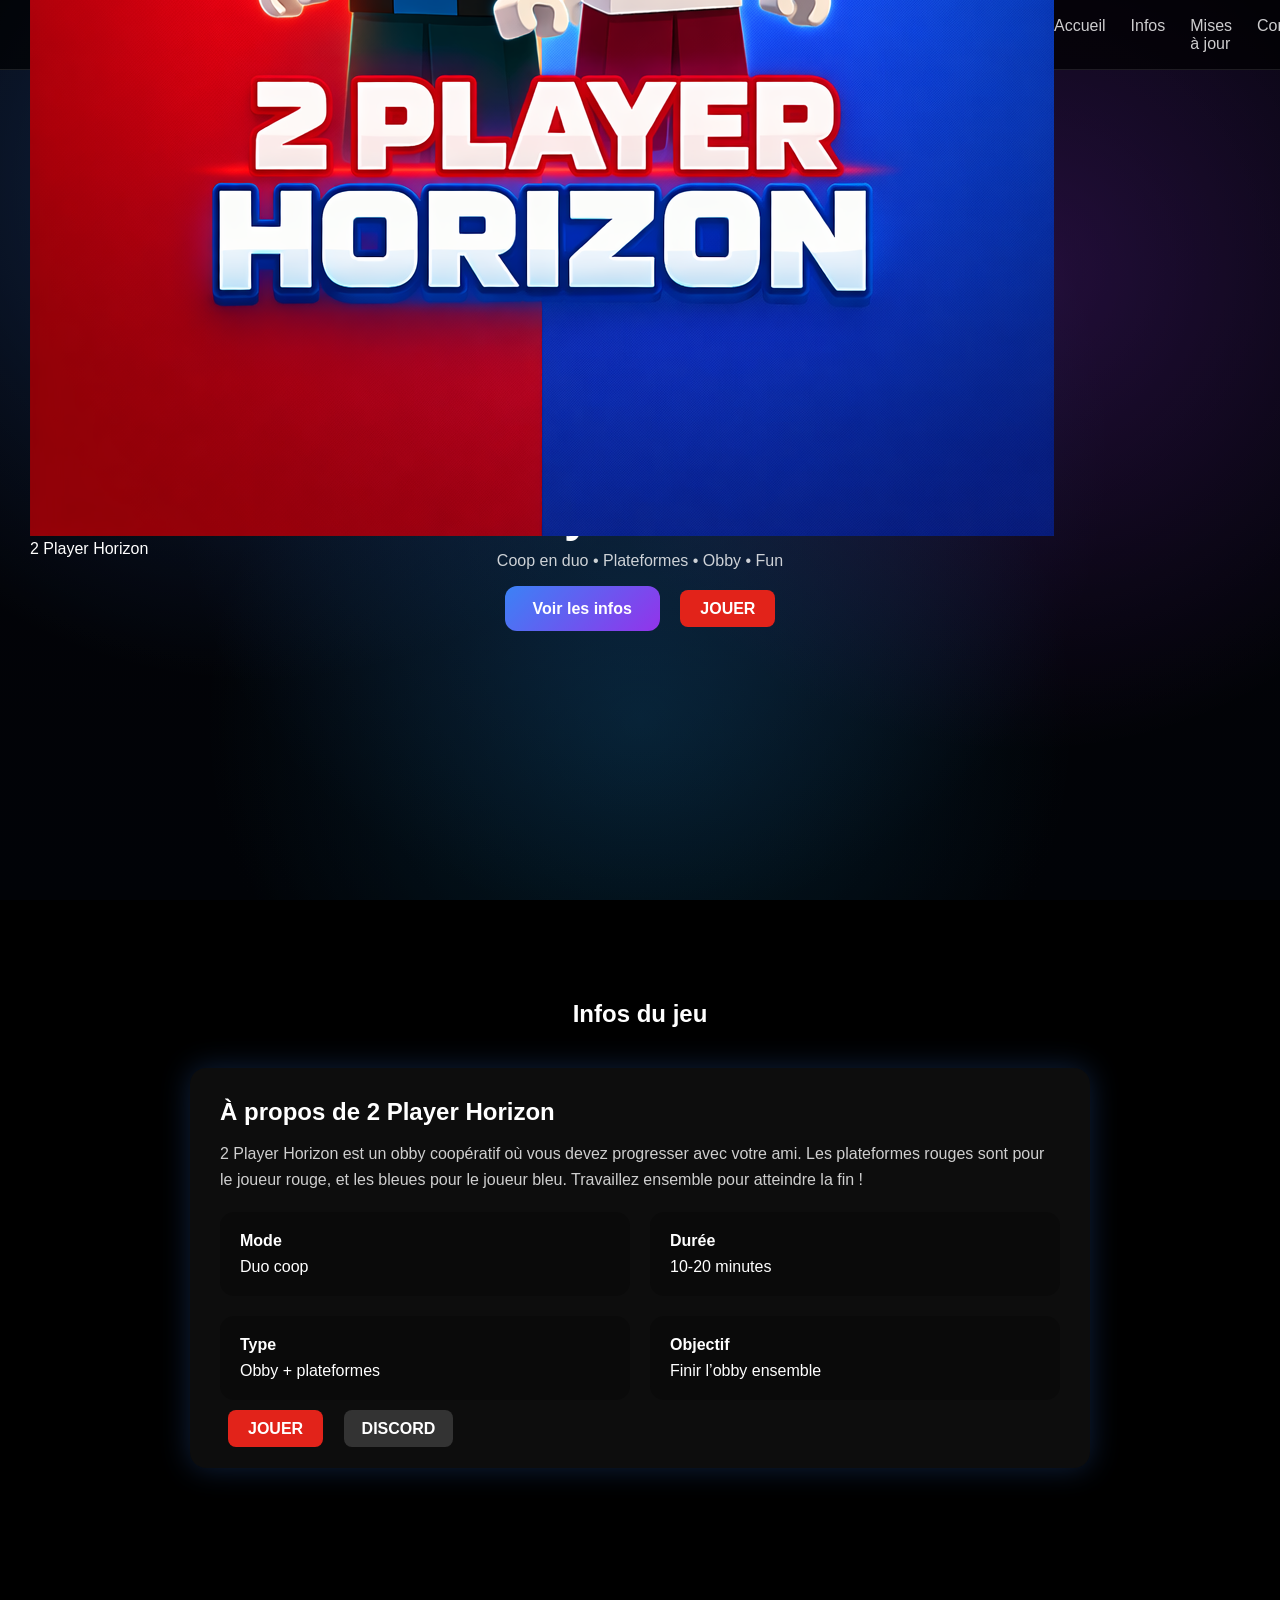
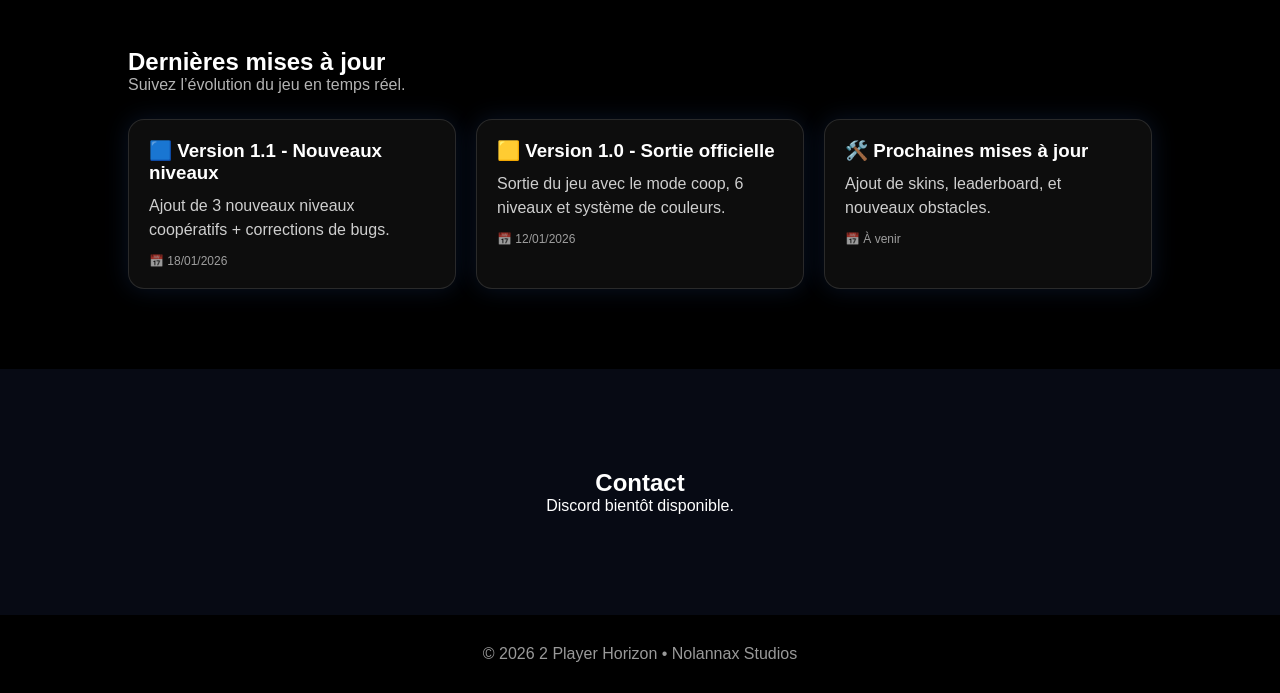
==== 2player-horizon.html @ ff34b0ac "Update 2player-horizon.html" ====
<!DOCTYPE html>
<html lang="fr">
<head>
<meta charset="UTF-8">
<meta name="viewport" content="width=device-width, initial-scale=1.0">
<title>2 Player Horizon</title>

<style>
  *{margin:0;padding:0;box-sizing:border-box;}
  body{background:#000; color:white; font-family:Arial, sans-serif;}

  .navbar{
    position:fixed; top:0; left:0; right:0;
    height:70px;
    background:rgba(0,0,0,0.7);
    display:flex; align-items:center; justify-content:space-between;
    padding:0 30px;
    z-index:1000;
    border-bottom:1px solid rgba(255,255,255,0.1);
  }
  .nav-links{list-style:none; display:flex; gap:25px;}
  .nav-links a{color:white; text-decoration:none; opacity:0.8;}
  .nav-links a:hover{opacity:1;}

  .hero{
    position:relative;
    height:100vh;
    display:flex;
    justify-content:center;
    align-items:center;
    text-align:center;
    overflow:hidden;
  }

  /* ======= LE FOND ======= */
  .hero-bg{
    position:absolute;
    inset:0;
    background:
      radial-gradient(circle at 20% 20%, rgba(59,130,246,0.4), transparent 40%),
      radial-gradient(circle at 80% 30%, rgba(147,51,234,0.35), transparent 40%),
      radial-gradient(circle at 50% 80%, rgba(14,165,233,0.25), transparent 45%),
      linear-gradient(180deg, #05070f, #02040a);
    z-index:1;
  }

  .hero-glow{
    position:absolute;
    inset:0;
    background: radial-gradient(circle, rgba(59,130,246,0.25), transparent 60%);
    z-index:2;
  }

  .hero-overlay{
    position:absolute;
    inset:0;
    background: rgba(0,0,0,0.35);
    z-index:3;
  }

  .hero-content{
    position:relative;
    z-index:4;
    width: 100%;
    padding: 0 20px;
  }

  .hero-logo{width:180px; margin-bottom:20px;}
  .hero h1{font-size:48px; margin-bottom:10px;}
  .subtitle{opacity:0.8; margin-bottom:30px;}

  .btn{
    padding:14px 28px;
    border-radius:12px;
    text-decoration:none;
    font-weight:bold;
    background:linear-gradient(135deg, #3b82f6, #9333ea);
    color:white;
    margin: 0 8px;
    transition: transform .2s, filter .2s;
  }
  .btn:hover{transform: translateY(-3px); filter: brightness(1.1);}

  .content{
    padding:100px 10%;
    text-align:center;
  }
  .content.dark{background:#070a14;}

  .info-box{
    margin-top: 40px;
    background: rgba(255,255,255,0.05);
    border-radius: 16px;
    padding: 30px;
    box-shadow: 0 0 30px rgba(59,130,246,0.25);
    text-align:left;
    max-width: 900px;
    margin-left:auto;
    margin-right:auto;
  }

  .info-box h2{
    margin-bottom: 15px;
  }

  .info-box p{
    opacity:0.8;
    line-height: 1.6;
    margin-bottom: 10px;
  }

  .info-grid{
    display:grid;
    grid-template-columns: repeat(2, 1fr);
    gap: 20px;
    margin-top: 20px;
  }

  .info-card{
    background: rgba(0,0,0,0.25);
    padding: 20px;
    border-radius: 14px;
  }

  .info-card strong{
    display:block;
    margin-bottom: 8px;
  }

  .btn-roblox{background:#e2231a; padding:10px 20px; border-radius:8px; color:white; text-decoration:none; font-weight:bold;}
  .btn-info{background:#333; padding:10px 18px; border-radius:8px; color:white; text-decoration:none; margin-left:8px;}

  /* ===== NEWS / MISE A JOUR ===== */
  .news-section{
    padding:80px 10%;
    background: linear-gradient(180deg, rgba(0,0,0,0), rgba(0,0,0,0.8));
  }

  .news-title{
    text-align:left;
    margin-bottom: 25px;
  }

  .news-grid{
    display:grid;
    grid-template-columns: repeat(auto-fit, minmax(260px, 1fr));
    gap: 20px;
  }

  .news-card{
    background: rgba(255,255,255,0.05);
    border: 1px solid rgba(255,255,255,0.12);
    border-radius: 16px;
    padding: 20px;
    box-shadow: 0 0 25px rgba(59,130,246,0.15);
    transition: transform .2s, box-shadow .2s;
  }

  .news-card:hover{
    transform: translateY(-5px);
    box-shadow: 0 0 30px rgba(59,130,246,0.35);
  }

  .news-card h3{
    margin-bottom: 10px;
  }

  .news-card p{
    opacity:0.8;
    line-height:1.5;
  }

  .news-date{
    font-size: 12px;
    opacity:0.6;
    margin-top: 12px;
  }

  /* ===== FOOTER ===== */
  footer{
    text-align:center;
    padding: 30px 0;
    opacity:0.6;
    background:#000;
  }
</style>
</head>

<body>

<nav class="navbar">
  <div class="nav-left">
    <img src="logo-game.png" class="nav-logo">
    <span>2 Player Horizon</span>
  </div>
  <ul class="nav-links">
    <li><a href="#home">Accueil</a></li>
    <li><a href="#info">Infos</a></li>
    <li><a href="#news">Mises à jour</a></li>
    <li><a href="#contact">Contact</a></li>
  </ul>
</nav>

<section id="home" class="hero">
  <div class="hero-bg"></div>
  <div class="hero-glow"></div>
  <div class="hero-overlay"></div>

  <div class="hero-content">
    <img src="logo-game.png" class="hero-logo">
    <h1>2 Player Horizon</h1>
    <p class="subtitle">Coop en duo • Plateformes • Obby • Fun</p>

    <a class="btn" href="#info">Voir les infos</a>
    <a class="btn btn-roblox" href="https://www.roblox.com/games/ID_DU_JEU" target="_blank">JOUER</a>
  </div>
</section>

<section id="info" class="content">
  <h2>Infos du jeu</h2>

  <div class="info-box">
    <h2>À propos de 2 Player Horizon</h2>
    <p>
      2 Player Horizon est un obby coopératif où vous devez progresser avec votre ami.
      Les plateformes rouges sont pour le joueur rouge, et les bleues pour le joueur bleu.
      Travaillez ensemble pour atteindre la fin !
    </p>

    <div class="info-grid">
      <div class="info-card">
        <strong>Mode</strong>
        Duo coop
      </div>
      <div class="info-card">
        <strong>Durée</strong>
        10-20 minutes
      </div>
      <div class="info-card">
        <strong>Type</strong>
        Obby + plateformes
      </div>
      <div class="info-card">
        <strong>Objectif</strong>
        Finir l’obby ensemble
      </div>
    </div>

    <div style="margin-top: 20px;">
      <a class="btn btn-roblox" href="https://www.roblox.com/games/ID_DU_JEU" target="_blank">JOUER</a>
      <a class="btn btn-info" href="#">DISCORD</a>
    </div>
  </div>
</section>

<section id="news" class="news-section">
  <div class="news-title">
    <h2>Dernières mises à jour</h2>
    <p style="opacity:0.7;">Suivez l’évolution du jeu en temps réel.</p>
  </div>

  <div class="news-grid">
    <div class="news-card">
      <h3>🟦 Version 1.1 - Nouveaux niveaux</h3>
      <p>Ajout de 3 nouveaux niveaux coopératifs + corrections de bugs.</p>
      <div class="news-date">📅 18/01/2026</div>
    </div>

    <div class="news-card">
      <h3>🟨 Version 1.0 - Sortie officielle</h3>
      <p>Sortie du jeu avec le mode coop, 6 niveaux et système de couleurs.</p>
      <div class="news-date">📅 12/01/2026</div>
    </div>

    <div class="news-card">
      <h3>🛠️ Prochaines mises à jour</h3>
      <p>Ajout de skins, leaderboard, et nouveaux obstacles.</p>
      <div class="news-date">📅 À venir</div>
    </div>
  </div>
</section>

<section id="contact" class="content dark">
  <h2>Contact</h2>
  <p>Discord bientôt disponible.</p>
</section>

<footer>
  © 2026 2 Player Horizon • Nolannax Studios
</footer>

</body>
</html>
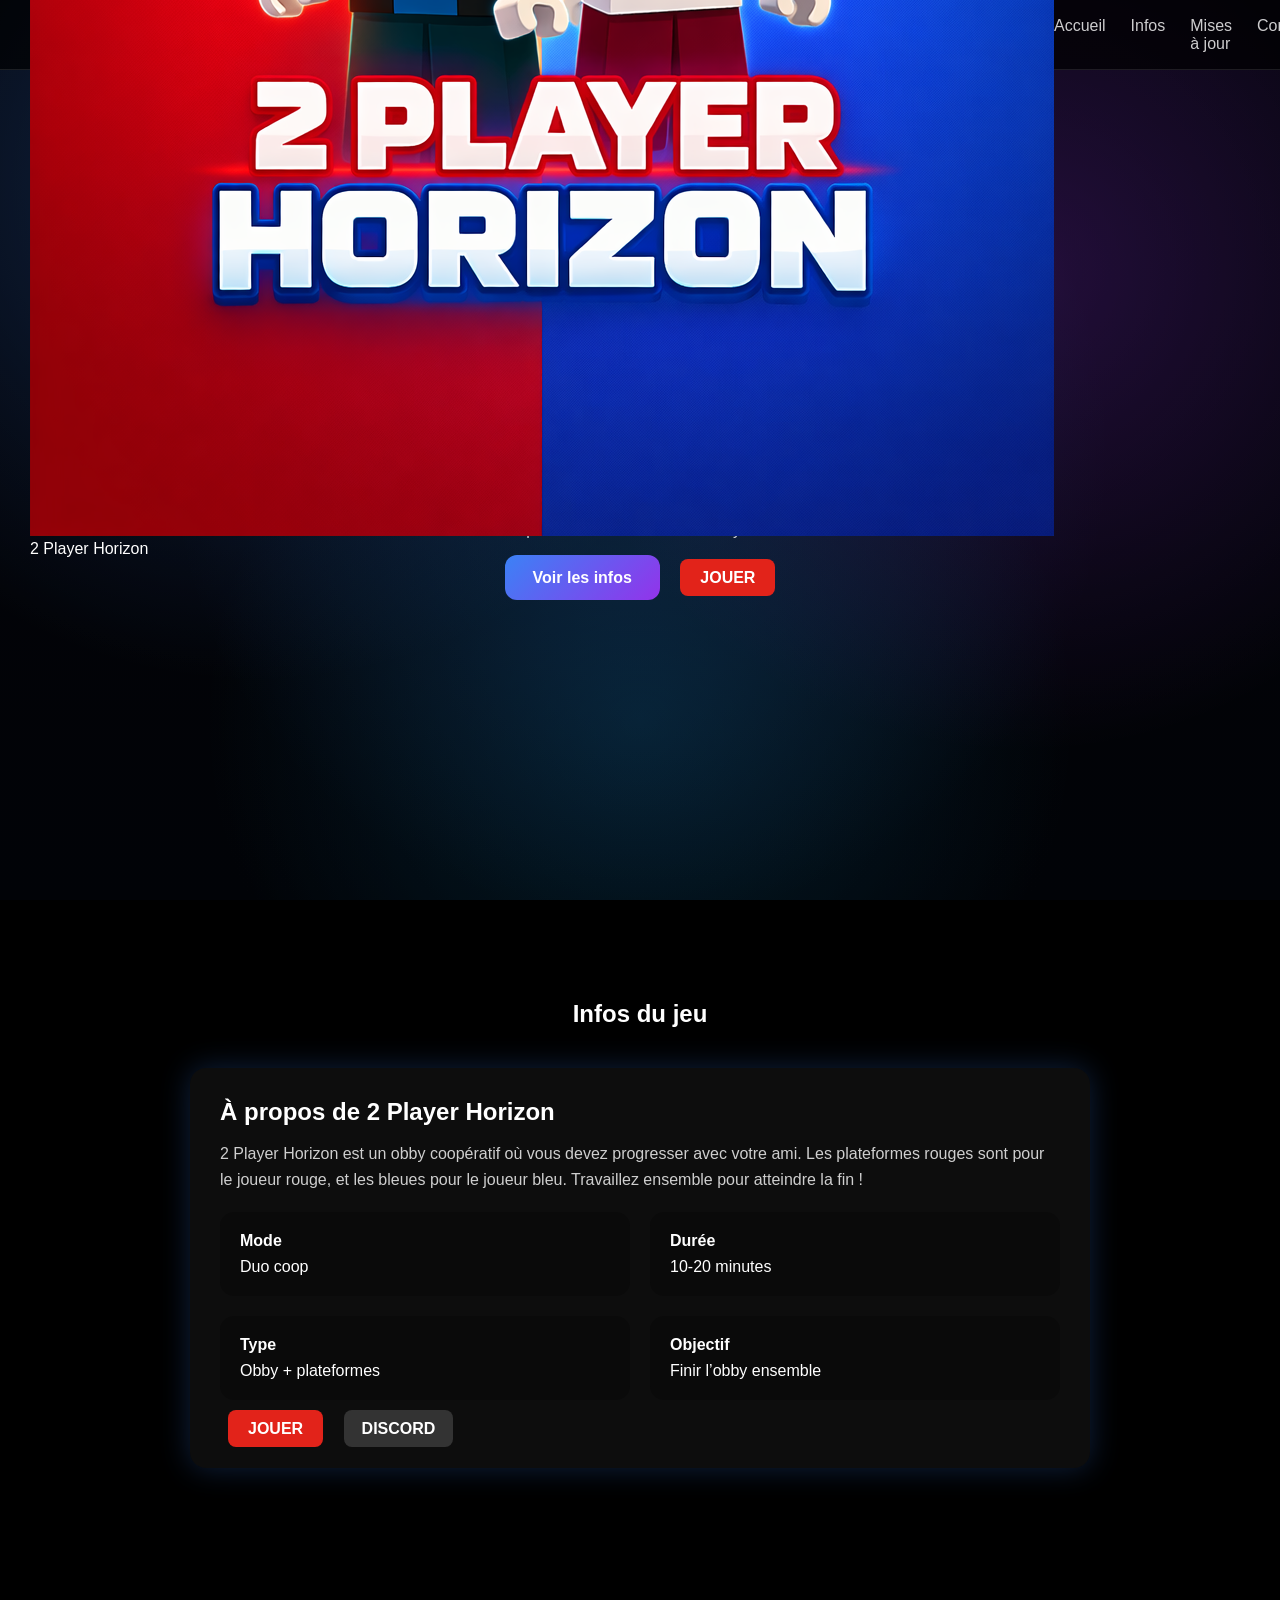
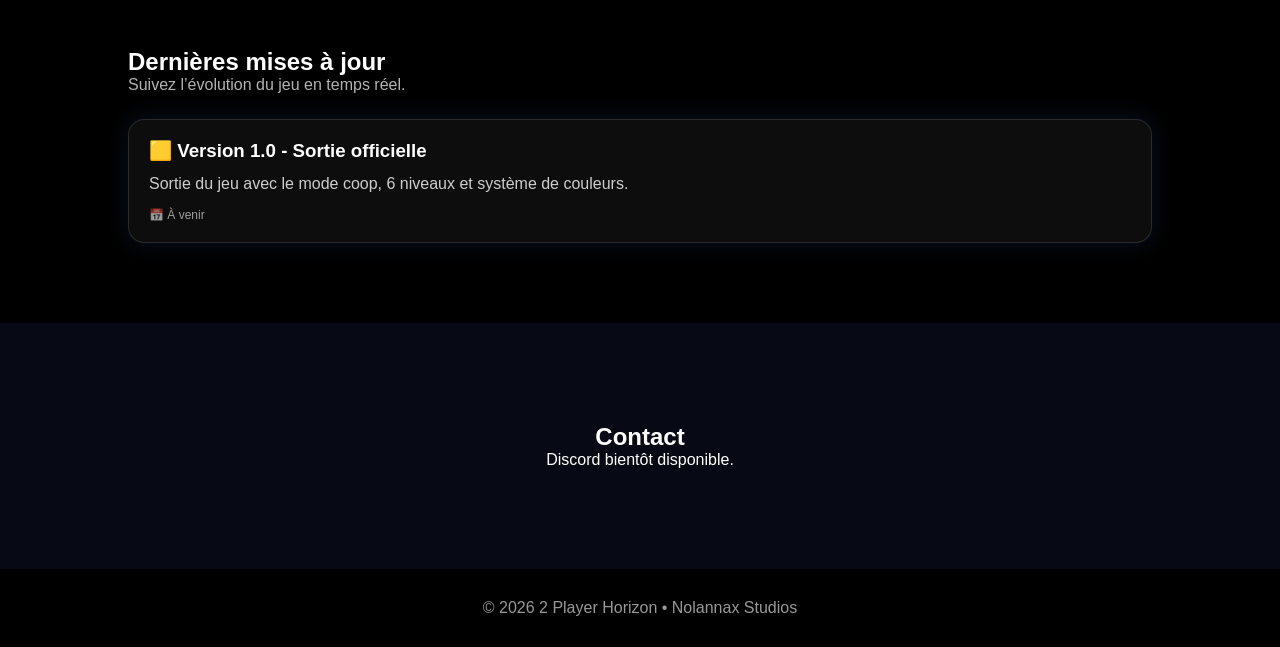
==== commit 01774af4: "Update 2player-horizon.html" ====
--- a/2player-horizon.html
+++ b/2player-horizon.html
@@ -65,7 +65,19 @@
     padding: 0 20px;
   }
 
-  .hero-logo{width:180px; margin-bottom:20px;}
+  /* ===== LOGO (TAILLE CORRIGÉE) ===== */
+  .hero-logo{
+    width: 120px;
+    max-width: 180px;
+    margin-bottom: 18px;
+  }
+  @media (max-width: 600px){
+    .hero-logo{
+      width: 100px;
+      max-width: 140px;
+    }
+  }
+
   .hero h1{font-size:48px; margin-bottom:10px;}
   .subtitle{opacity:0.8; margin-bottom:30px;}
 
@@ -259,24 +271,12 @@
     <p style="opacity:0.7;">Suivez l’évolution du jeu en temps réel.</p>
   </div>
 
-  <div class="news-grid">
-    <div class="news-card">
-      <h3>🟦 Version 1.1 - Nouveaux niveaux</h3>
-      <p>Ajout de 3 nouveaux niveaux coopératifs + corrections de bugs.</p>
-      <div class="news-date">📅 18/01/2026</div>
-    </div>
-
     <div class="news-card">
       <h3>🟨 Version 1.0 - Sortie officielle</h3>
       <p>Sortie du jeu avec le mode coop, 6 niveaux et système de couleurs.</p>
-      <div class="news-date">📅 12/01/2026</div>
-    </div>
-
-    <div class="news-card">
-      <h3>🛠️ Prochaines mises à jour</h3>
-      <p>Ajout de skins, leaderboard, et nouveaux obstacles.</p>
       <div class="news-date">📅 À venir</div>
     </div>
+
   </div>
 </section>
 
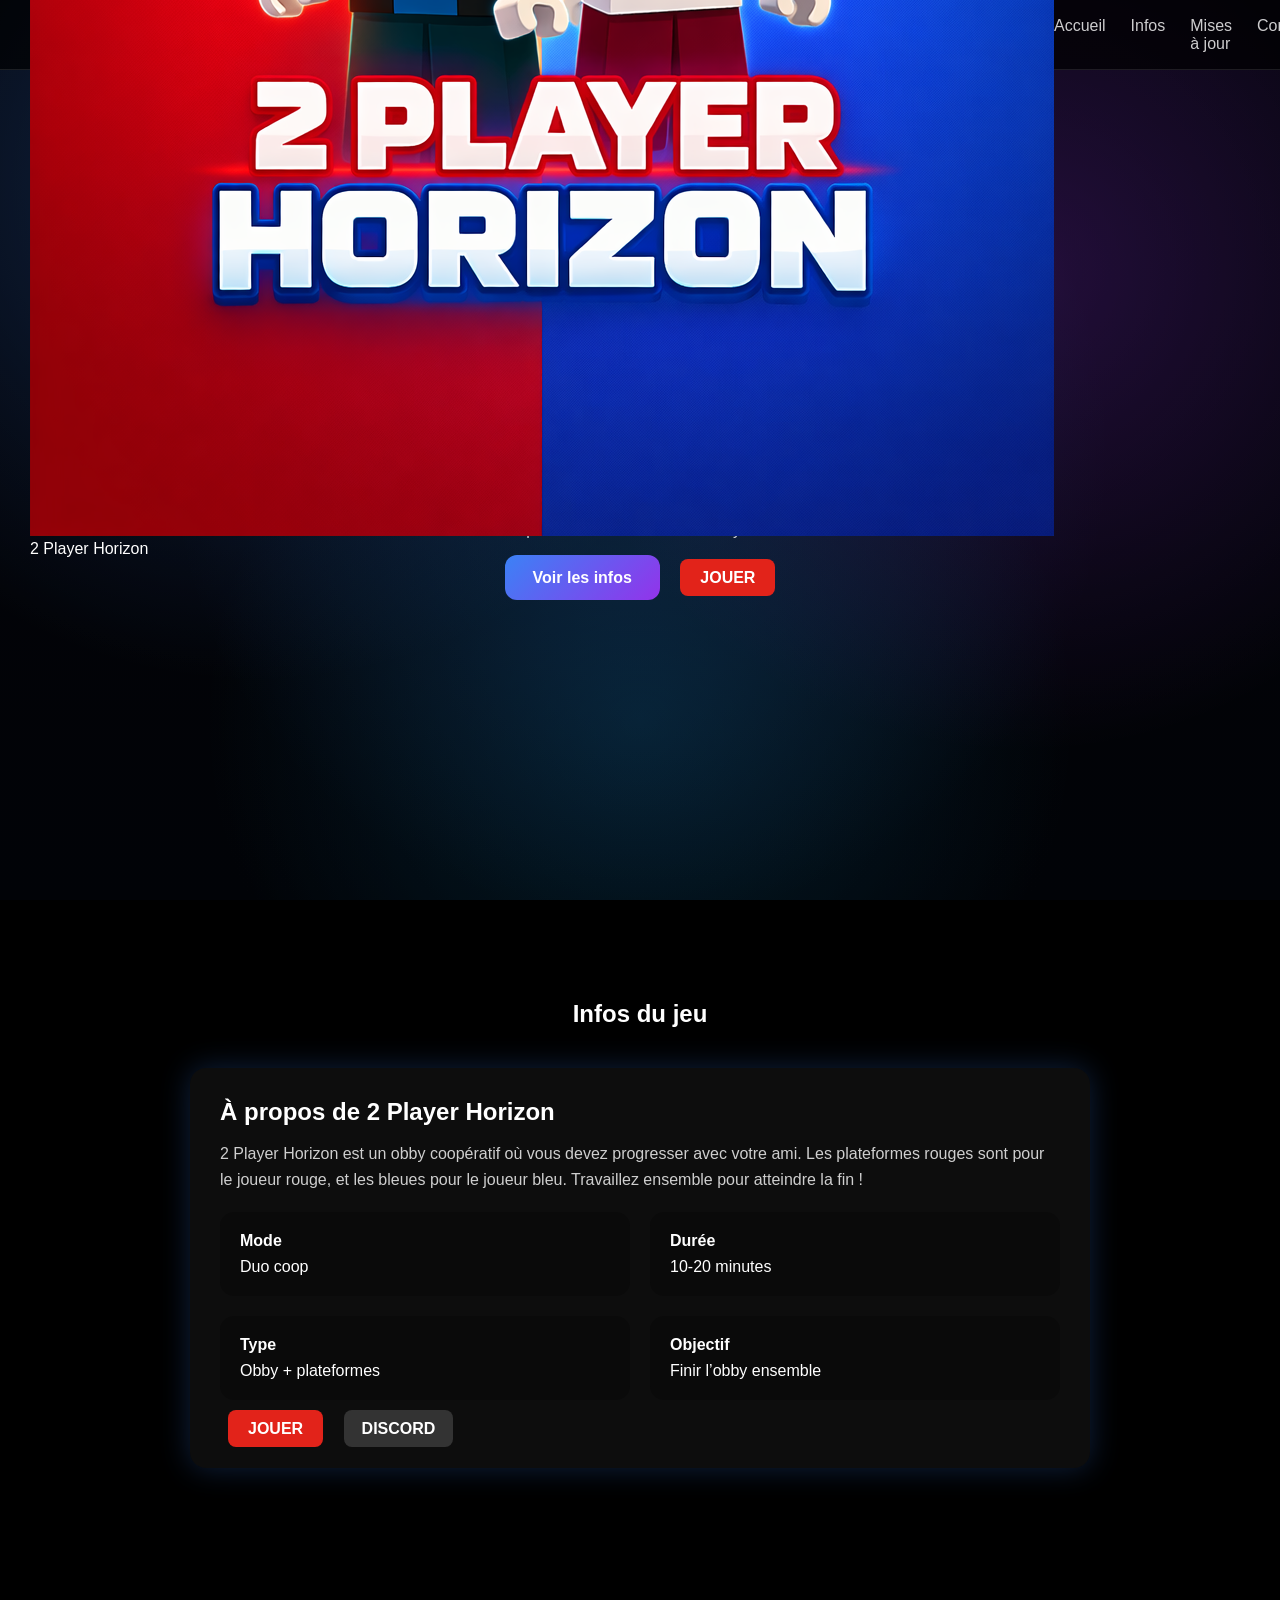
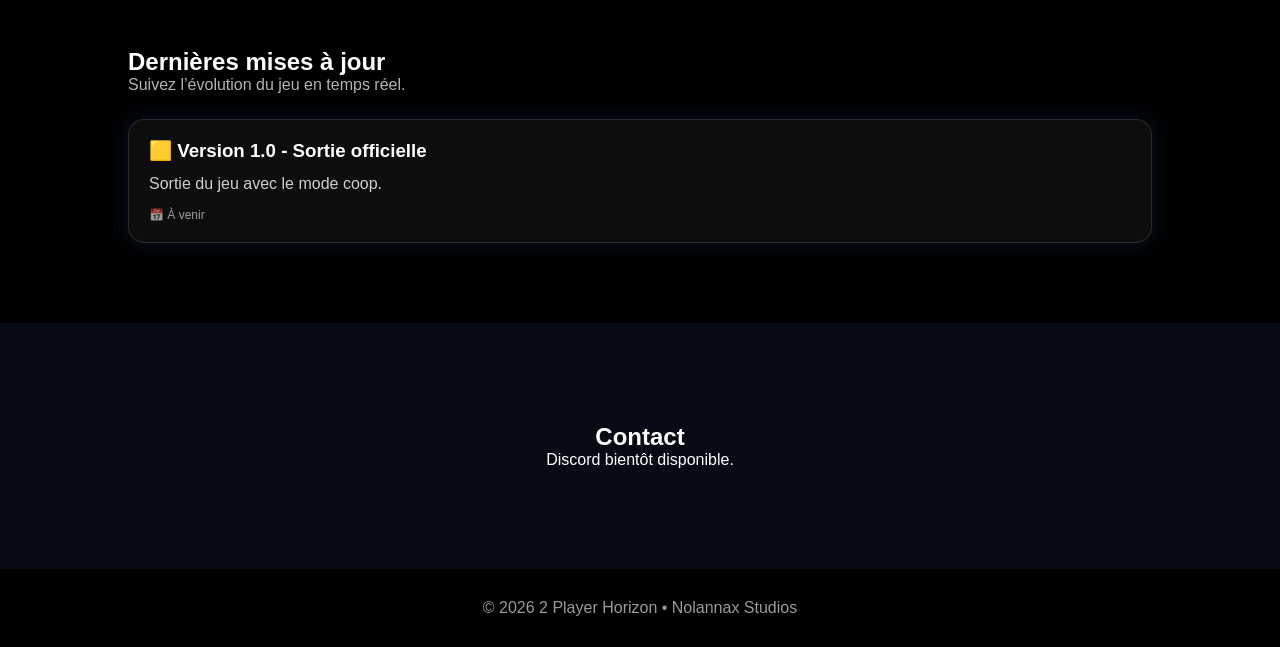
==== commit bceebffe: "Update 2player-horizon.html" ====
--- a/2player-horizon.html
+++ b/2player-horizon.html
@@ -273,7 +273,7 @@
 
     <div class="news-card">
       <h3>🟨 Version 1.0 - Sortie officielle</h3>
-      <p>Sortie du jeu avec le mode coop, 6 niveaux et système de couleurs.</p>
+      <p>Sortie du jeu avec le mode coop.</p>
       <div class="news-date">📅 À venir</div>
     </div>
 
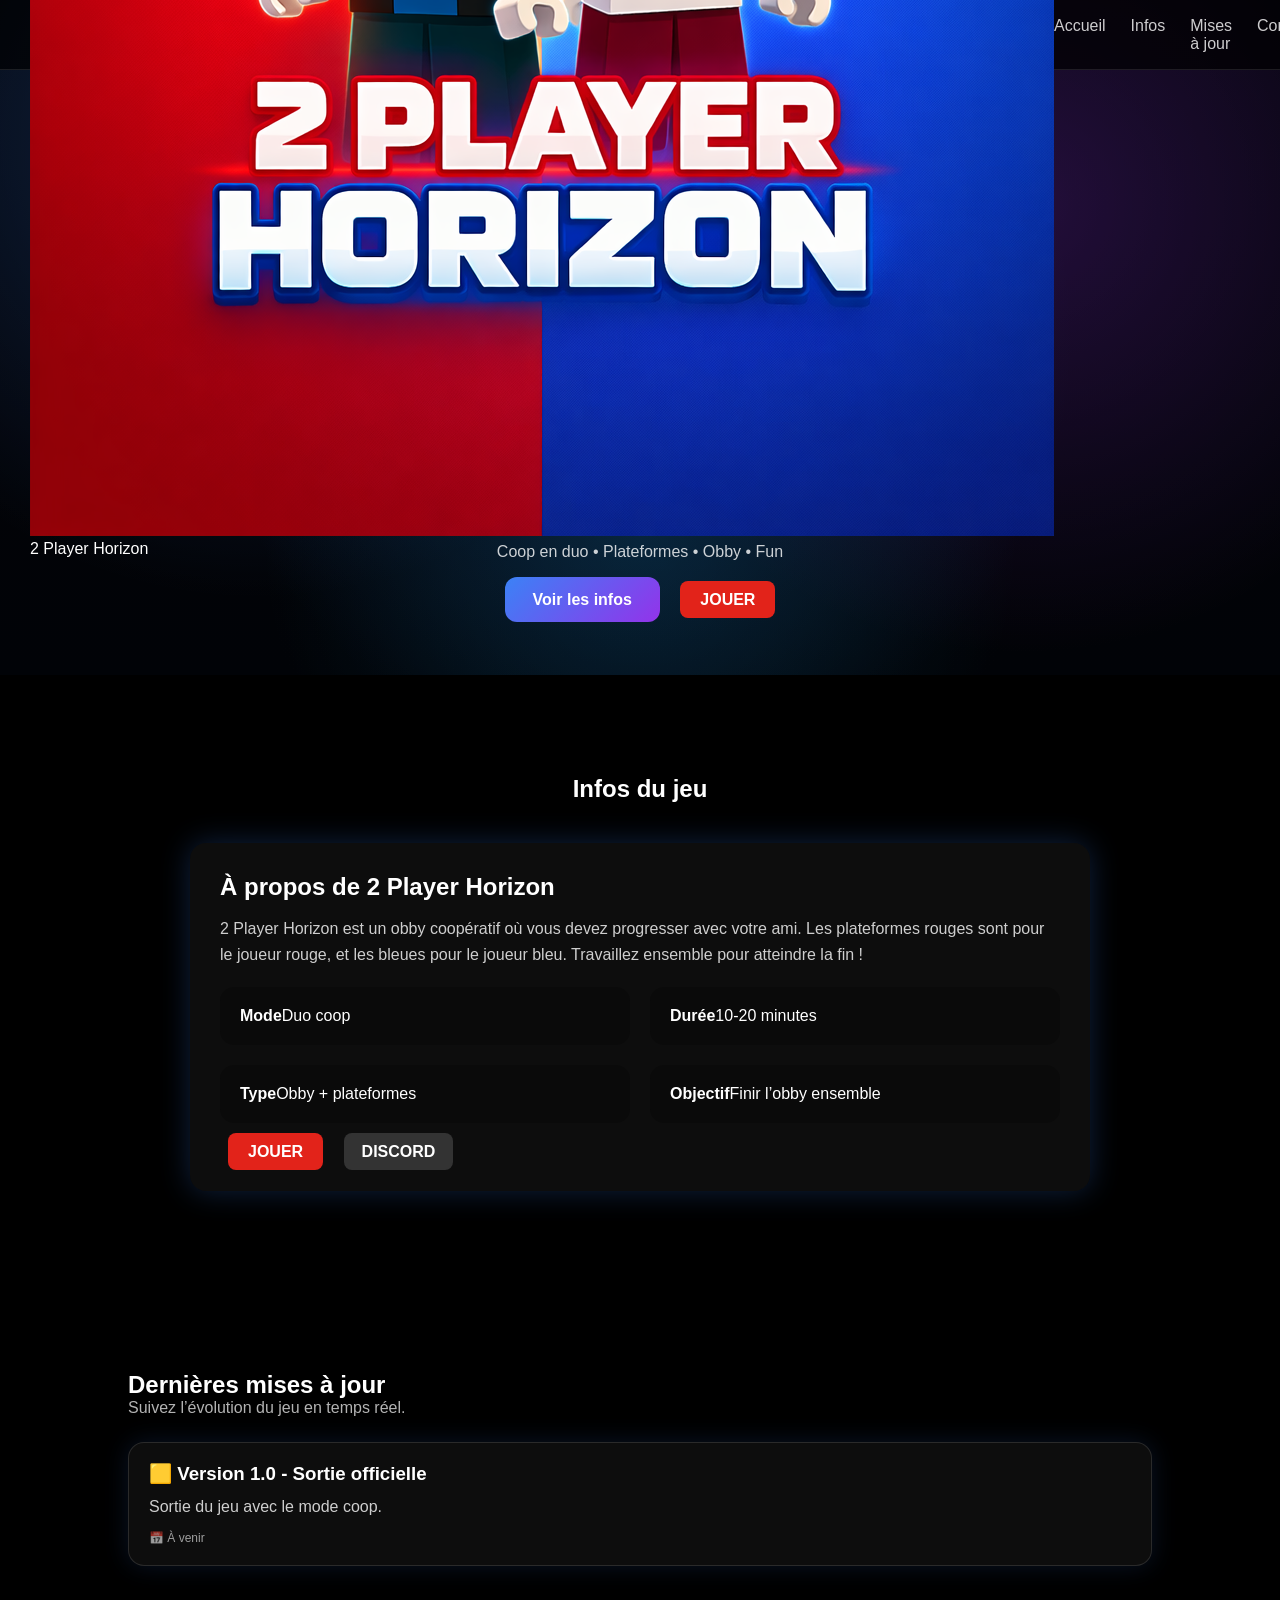
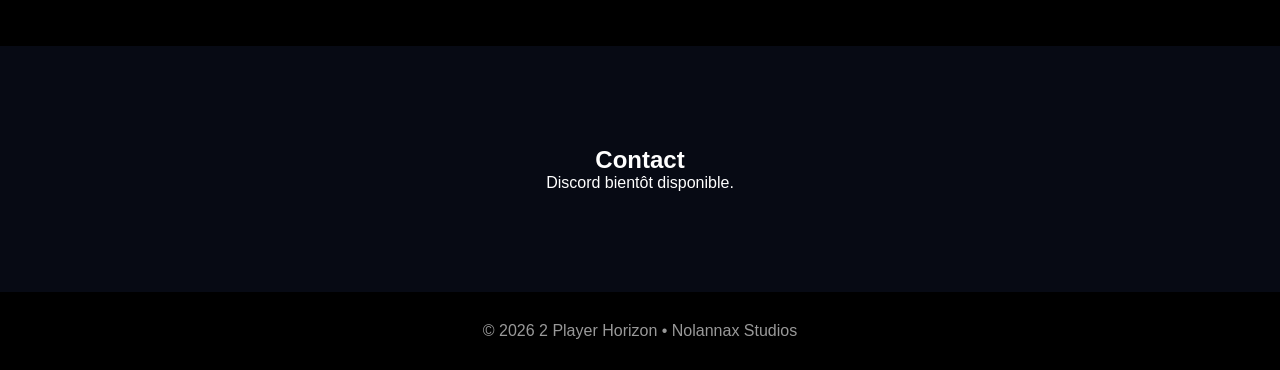
==== commit 59fbfc8f: "Update 2player-horizon.html" ====
--- a/2player-horizon.html
+++ b/2player-horizon.html
@@ -24,15 +24,15 @@
 
   .hero{
     position:relative;
-    height:100vh;
+    height:75vh;
     display:flex;
     justify-content:center;
     align-items:center;
     text-align:center;
     overflow:hidden;
-  }
-
-  /* ======= LE FOND ======= */
+    padding-top:70px;
+  }
+
   .hero-bg{
     position:absolute;
     inset:0;
@@ -65,16 +65,15 @@
     padding: 0 20px;
   }
 
-  /* ===== LOGO (TAILLE CORRIGÉE) ===== */
   .hero-logo{
-    width: 120px;
-    max-width: 180px;
+    width: 320px;
+    max-width: 70vw;
     margin-bottom: 18px;
   }
   @media (max-width: 600px){
     .hero-logo{
-      width: 100px;
-      max-width: 140px;
+      width: 220px;
+      max-width: 80vw;
     }
   }
 
@@ -111,15 +110,8 @@
     margin-right:auto;
   }
 
-  .info-box h2{
-    margin-bottom: 15px;
-  }
-
-  .info-box p{
-    opacity:0.8;
-    line-height: 1.6;
-    margin-bottom: 10px;
-  }
+  .info-box h2{margin-bottom: 15px;}
+  .info-box p{opacity:0.8; line-height: 1.6; margin-bottom: 10px;}
 
   .info-grid{
     display:grid;
@@ -134,15 +126,9 @@
     border-radius: 14px;
   }
 
-  .info-card strong{
-    display:block;
-    margin-bottom: 8px;
-  }
-
   .btn-roblox{background:#e2231a; padding:10px 20px; border-radius:8px; color:white; text-decoration:none; font-weight:bold;}
   .btn-info{background:#333; padding:10px 18px; border-radius:8px; color:white; text-decoration:none; margin-left:8px;}
 
-  /* ===== NEWS / MISE A JOUR ===== */
   .news-section{
     padding:80px 10%;
     background: linear-gradient(180deg, rgba(0,0,0,0), rgba(0,0,0,0.8));
@@ -173,22 +159,10 @@
     box-shadow: 0 0 30px rgba(59,130,246,0.35);
   }
 
-  .news-card h3{
-    margin-bottom: 10px;
-  }
-
-  .news-card p{
-    opacity:0.8;
-    line-height:1.5;
-  }
-
-  .news-date{
-    font-size: 12px;
-    opacity:0.6;
-    margin-top: 12px;
-  }
-
-  /* ===== FOOTER ===== */
+  .news-card h3{margin-bottom: 10px;}
+  .news-card p{opacity:0.8; line-height:1.5;}
+  .news-date{font-size: 12px; opacity:0.6; margin-top: 12px;}
+
   footer{
     text-align:center;
     padding: 30px 0;
@@ -240,22 +214,10 @@
     </p>
 
     <div class="info-grid">
-      <div class="info-card">
-        <strong>Mode</strong>
-        Duo coop
-      </div>
-      <div class="info-card">
-        <strong>Durée</strong>
-        10-20 minutes
-      </div>
-      <div class="info-card">
-        <strong>Type</strong>
-        Obby + plateformes
-      </div>
-      <div class="info-card">
-        <strong>Objectif</strong>
-        Finir l’obby ensemble
-      </div>
+      <div class="info-card"><strong>Mode</strong>Duo coop</div>
+      <div class="info-card"><strong>Durée</strong>10-20 minutes</div>
+      <div class="info-card"><strong>Type</strong>Obby + plateformes</div>
+      <div class="info-card"><strong>Objectif</strong>Finir l’obby ensemble</div>
     </div>
 
     <div style="margin-top: 20px;">
@@ -271,12 +233,12 @@
     <p style="opacity:0.7;">Suivez l’évolution du jeu en temps réel.</p>
   </div>
 
+  <div class="news-grid">
     <div class="news-card">
       <h3>🟨 Version 1.0 - Sortie officielle</h3>
       <p>Sortie du jeu avec le mode coop.</p>
       <div class="news-date">📅 À venir</div>
     </div>
-
   </div>
 </section>
 
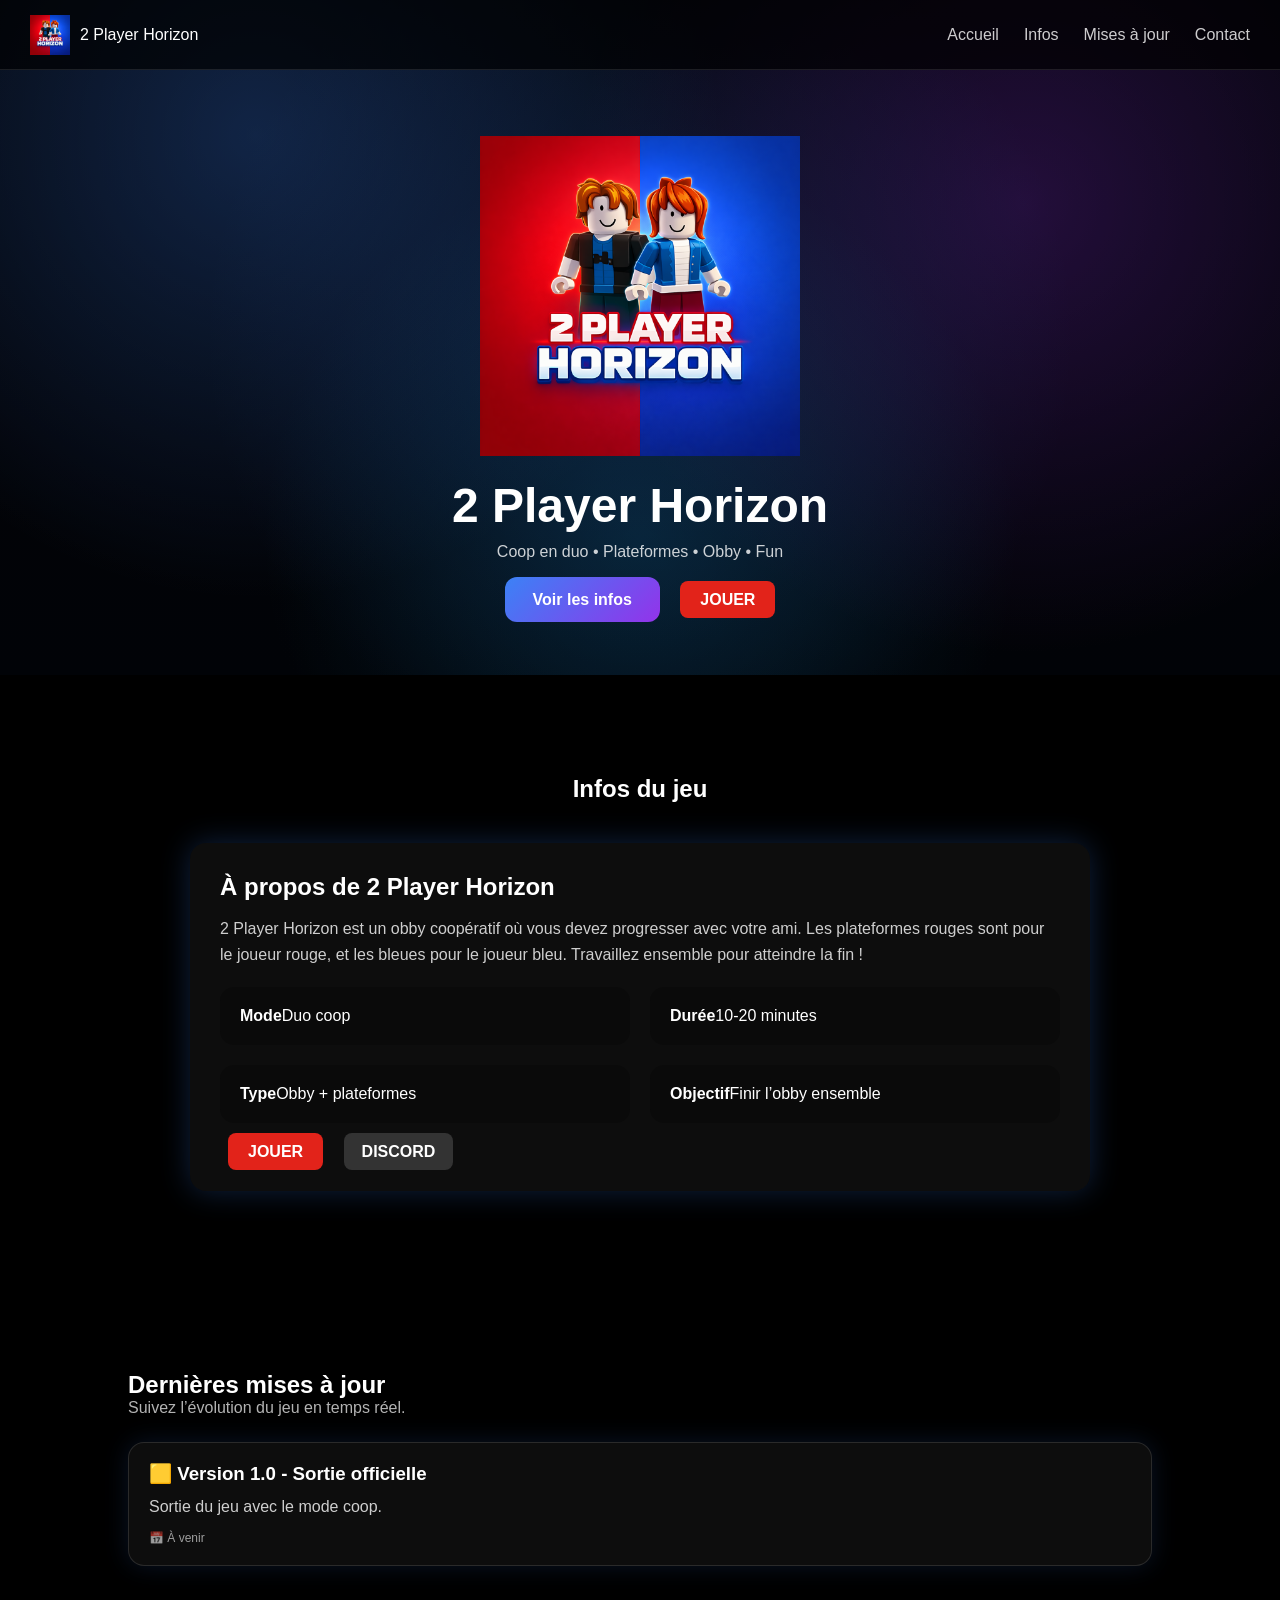
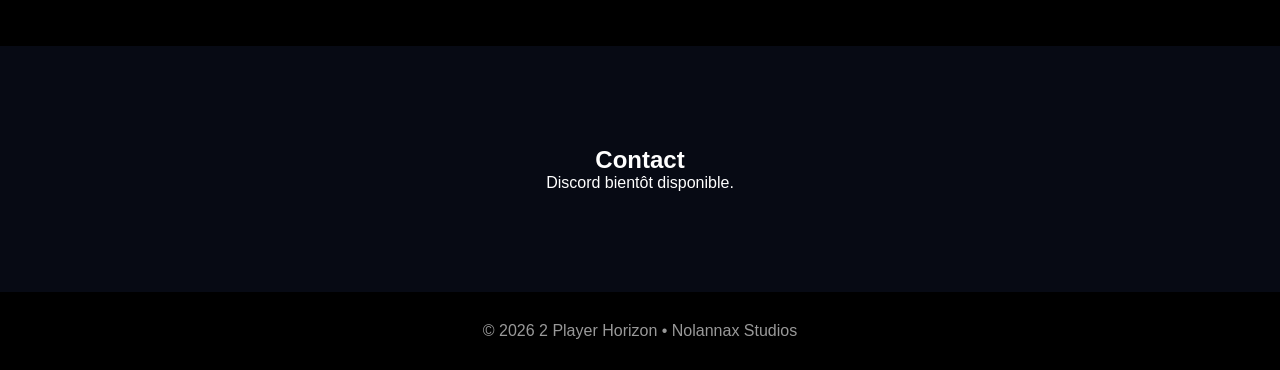
==== commit d54b2026: "Update 2player-horizon.html" ====
--- a/2player-horizon.html
+++ b/2player-horizon.html
@@ -18,6 +18,19 @@
     z-index:1000;
     border-bottom:1px solid rgba(255,255,255,0.1);
   }
+
+  /* ====== LOGO NAVBAR (petit) ====== */
+  .nav-left{
+    display:flex;
+    align-items:center;
+    gap:10px;
+  }
+  .nav-logo{
+    width: 40px;      /* <-- taille du logo dans la navbar */
+    height: 40px;
+    object-fit: contain;
+  }
+
   .nav-links{list-style:none; display:flex; gap:25px;}
   .nav-links a{color:white; text-decoration:none; opacity:0.8;}
   .nav-links a:hover{opacity:1;}
@@ -65,6 +78,7 @@
     padding: 0 20px;
   }
 
+  /* ===== LOGO HERO (grand) ===== */
   .hero-logo{
     width: 320px;
     max-width: 70vw;
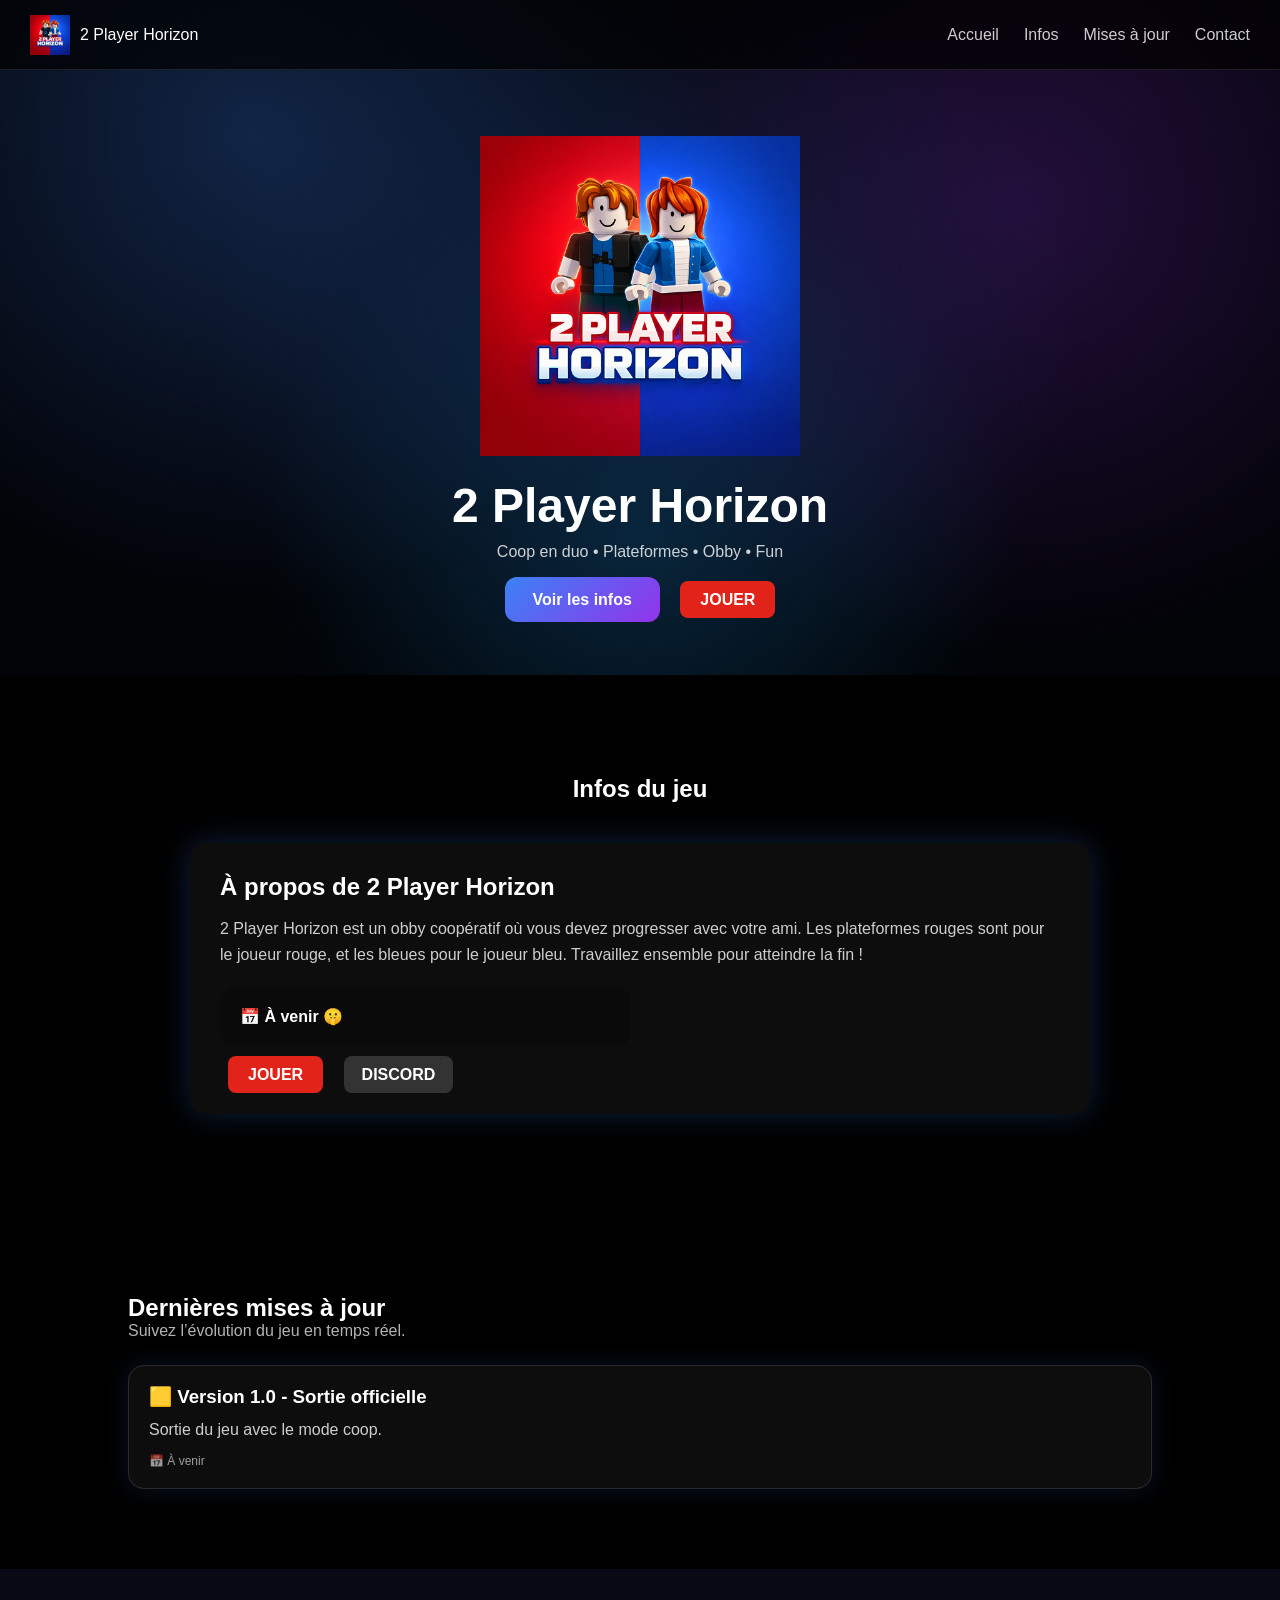
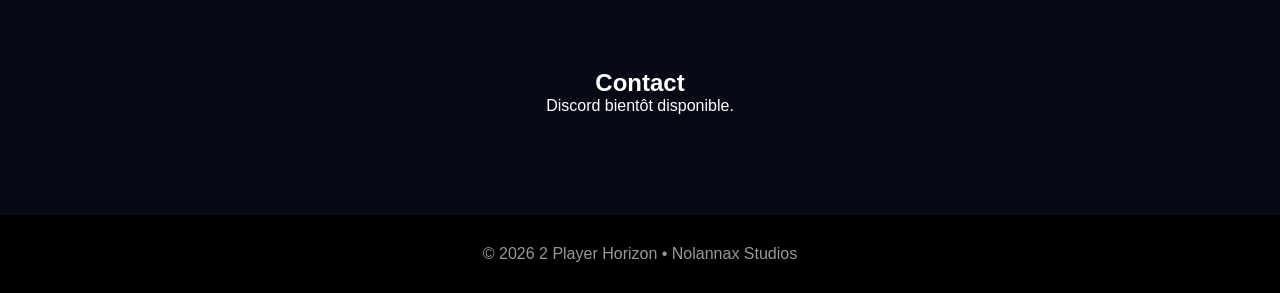
==== commit 1238b039: "Update 2player-horizon.html" ====
--- a/2player-horizon.html
+++ b/2player-horizon.html
@@ -228,10 +228,7 @@
     </p>
 
     <div class="info-grid">
-      <div class="info-card"><strong>Mode</strong>Duo coop</div>
-      <div class="info-card"><strong>Durée</strong>10-20 minutes</div>
-      <div class="info-card"><strong>Type</strong>Obby + plateformes</div>
-      <div class="info-card"><strong>Objectif</strong>Finir l’obby ensemble</div>
+      <div class="info-card"><strong>📅 À venir</strong> 🤫</div>
     </div>
 
     <div style="margin-top: 20px;">
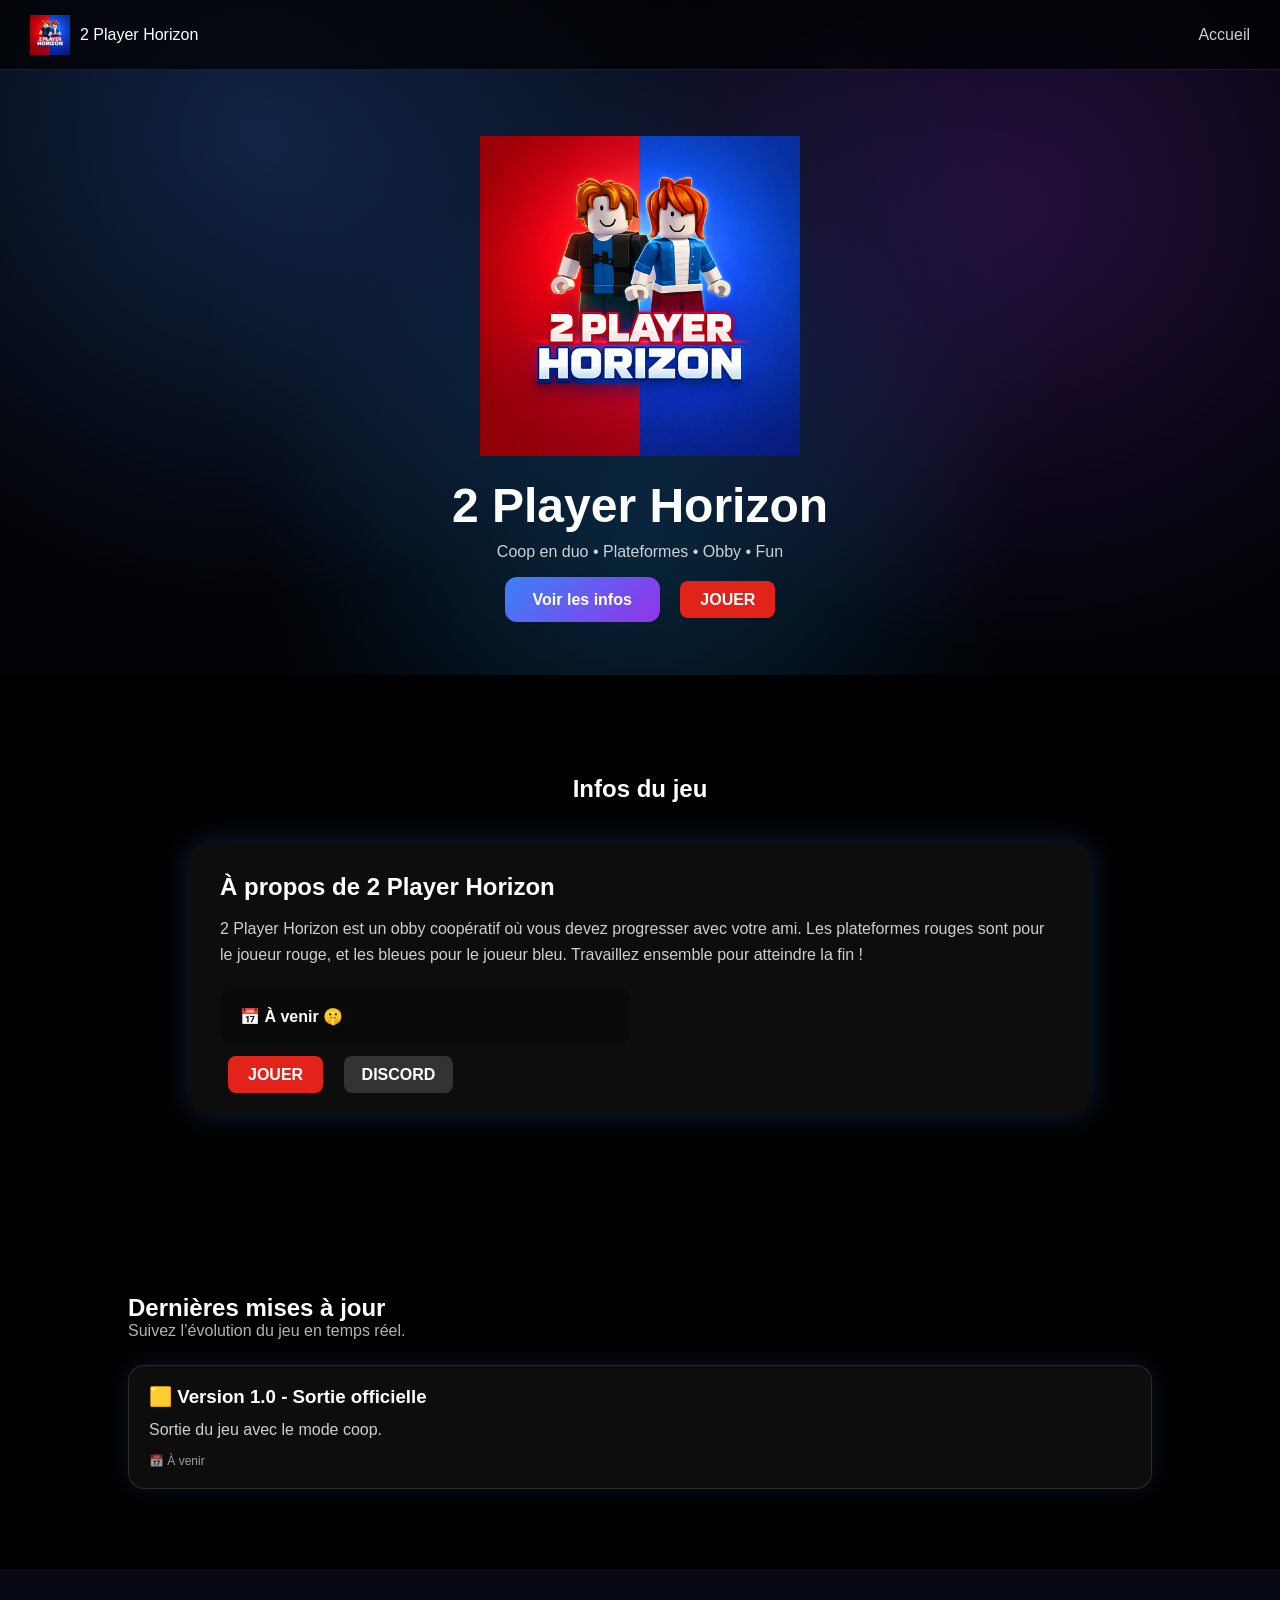
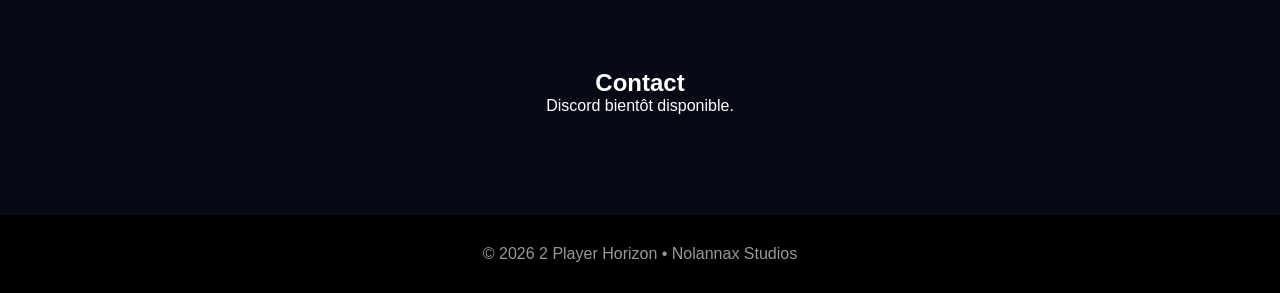
==== commit 0e288e61: "Update 2player-horizon.html" ====
--- a/2player-horizon.html
+++ b/2player-horizon.html
@@ -194,10 +194,7 @@
     <span>2 Player Horizon</span>
   </div>
   <ul class="nav-links">
-    <li><a href="#home">Accueil</a></li>
-    <li><a href="#info">Infos</a></li>
-    <li><a href="#news">Mises à jour</a></li>
-    <li><a href="#contact">Contact</a></li>
+    <li><a href="https://nolannaxstudio.netlify.app/">Accueil</a></li>
   </ul>
 </nav>
 
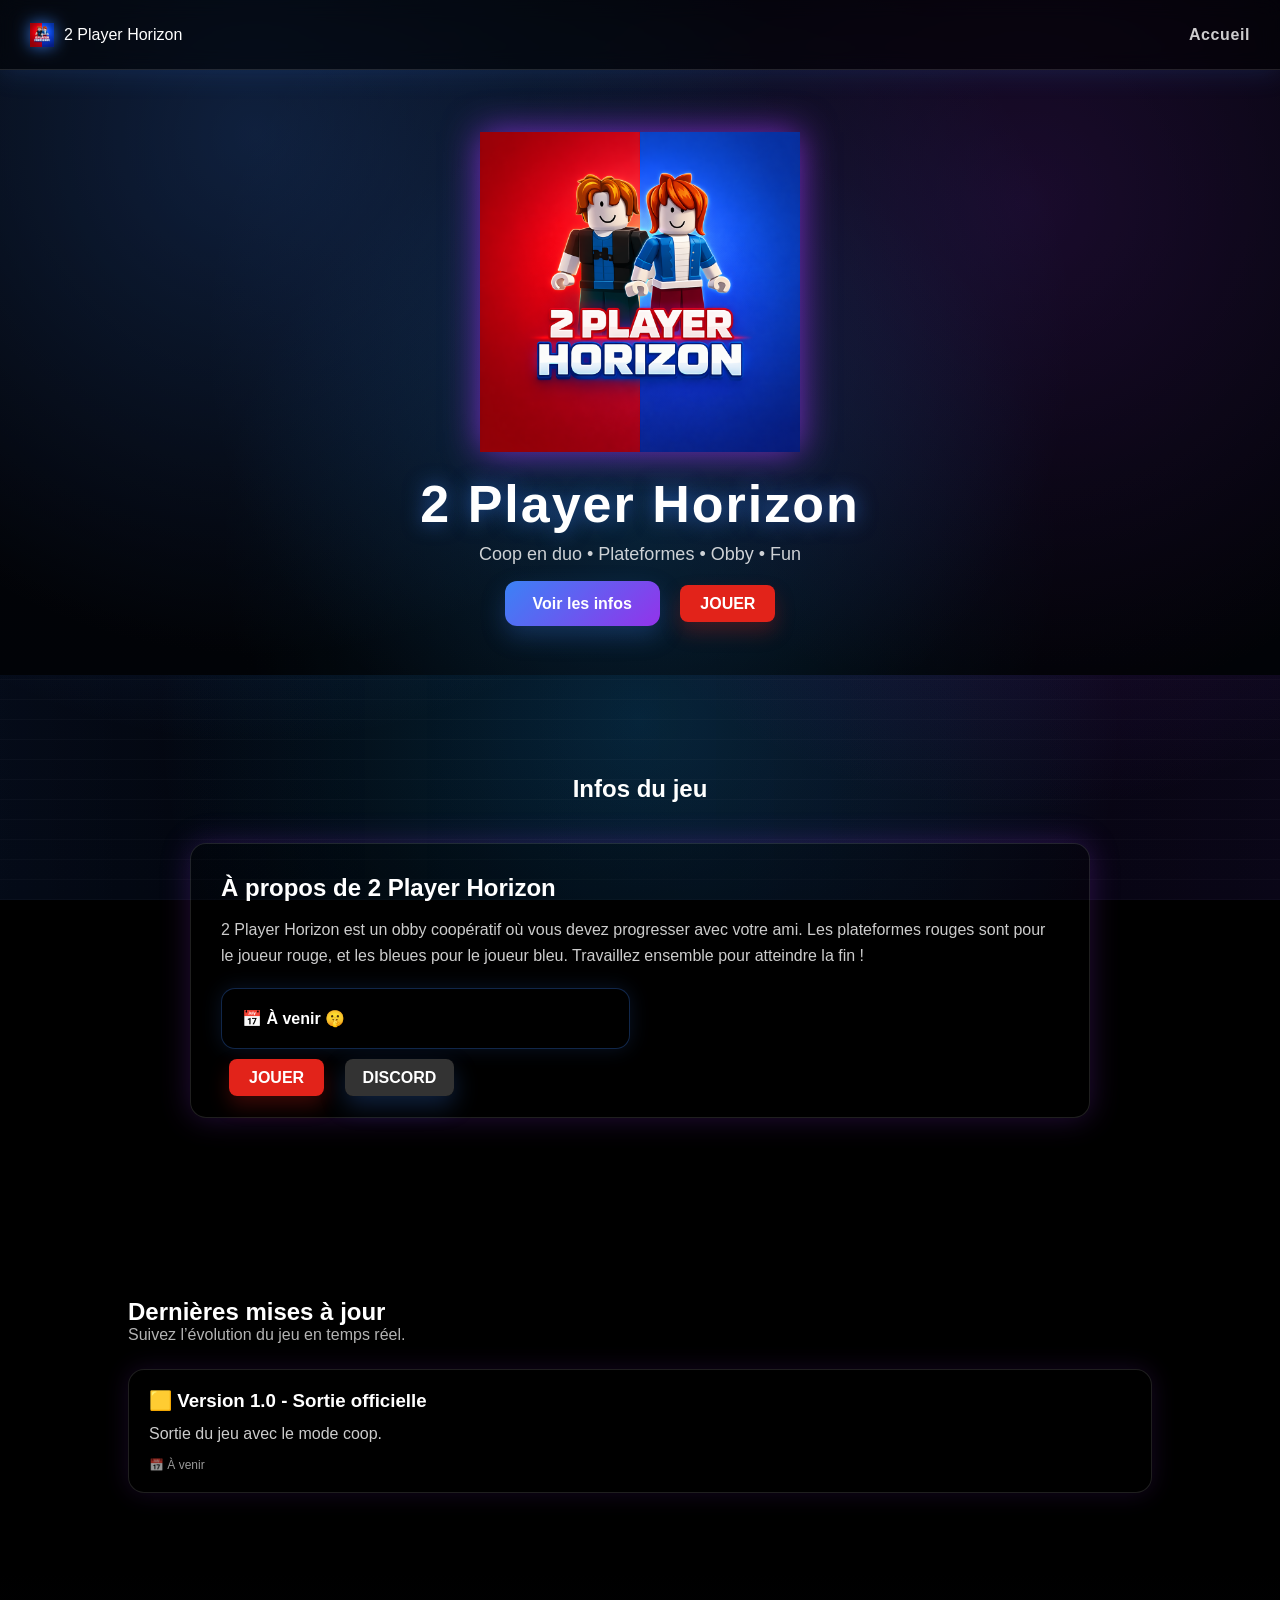
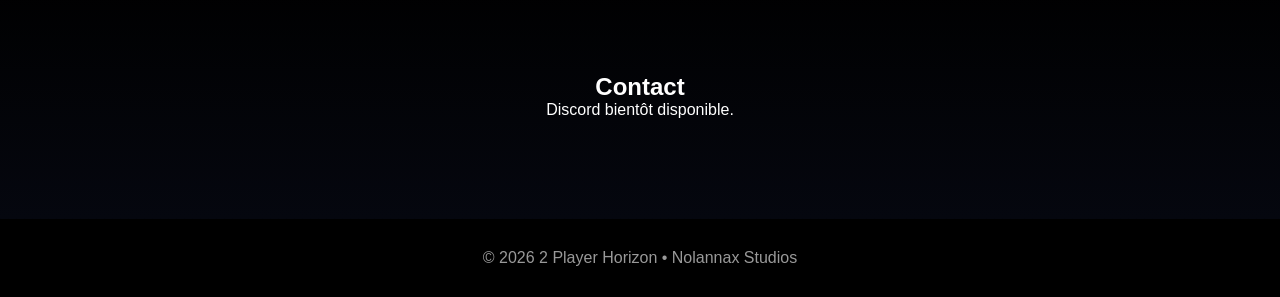
==== commit be9538f6: "Update 2player-horizon.html" ====
--- a/2player-horizon.html
+++ b/2player-horizon.html
@@ -7,34 +7,88 @@
 
 <style>
   *{margin:0;padding:0;box-sizing:border-box;}
-  body{background:#000; color:white; font-family:Arial, sans-serif;}
-
+  body{
+    background:#000;
+    color:white;
+    font-family:Arial, sans-serif;
+    overflow-x:hidden;
+  }
+
+  /* ===== BACKGROUND ANIMÉ ===== */
+  body::before{
+    content:"";
+    position:fixed;
+    inset:0;
+    background:
+      radial-gradient(circle at 20% 20%, rgba(59,130,246,0.35), transparent 45%),
+      radial-gradient(circle at 80% 30%, rgba(147,51,234,0.25), transparent 45%),
+      radial-gradient(circle at 50% 80%, rgba(14,165,233,0.2), transparent 50%),
+      linear-gradient(180deg, #05070f, #02040a);
+    z-index:-2;
+  }
+
+  body::after{
+    content:"";
+    position:fixed;
+    inset:0;
+    background:
+      linear-gradient(90deg, rgba(59,130,246,0.12), transparent 30%, rgba(147,51,234,0.12)),
+      repeating-linear-gradient(0deg, rgba(255,255,255,0.05), rgba(255,255,255,0.05) 1px, transparent 1px, transparent 20px);
+    opacity:0.5;
+    z-index:-1;
+    animation: moveBg 12s linear infinite;
+  }
+
+  @keyframes moveBg{
+    0%{transform: translateX(0);}
+    100%{transform: translateX(-100px);}
+  }
+
+  /* ===== NAVBAR ===== */
   .navbar{
-    position:fixed; top:0; left:0; right:0;
+    position:fixed;
+    top:0; left:0; right:0;
     height:70px;
-    background:rgba(0,0,0,0.7);
-    display:flex; align-items:center; justify-content:space-between;
+    background:rgba(0,0,0,0.55);
+    display:flex;
+    align-items:center;
+    justify-content:space-between;
     padding:0 30px;
     z-index:1000;
-    border-bottom:1px solid rgba(255,255,255,0.1);
-  }
-
-  /* ====== LOGO NAVBAR (petit) ====== */
+    border-bottom:1px solid rgba(255,255,255,0.12);
+    backdrop-filter: blur(10px);
+    box-shadow: 0 0 30px rgba(59,130,246,0.2);
+  }
+
   .nav-left{
     display:flex;
     align-items:center;
     gap:10px;
   }
+
   .nav-logo{
-    width: 40px;      /* <-- taille du logo dans la navbar */
-    height: 40px;
+    width: 24px;
+    height: 24px;
     object-fit: contain;
+    filter: drop-shadow(0 0 8px rgba(59,130,246,0.8));
   }
 
   .nav-links{list-style:none; display:flex; gap:25px;}
-  .nav-links a{color:white; text-decoration:none; opacity:0.8;}
-  .nav-links a:hover{opacity:1;}
-
+  .nav-links a{
+    color:white;
+    text-decoration:none;
+    opacity:0.8;
+    font-weight:600;
+    letter-spacing:0.6px;
+    transition: opacity .2s, transform .2s;
+  }
+  .nav-links a:hover{
+    opacity:1;
+    transform: translateY(-2px);
+    text-shadow: 0 0 12px rgba(59,130,246,0.6);
+  }
+
+  /* ===== HERO ===== */
   .hero{
     position:relative;
     height:75vh;
@@ -50,9 +104,9 @@
     position:absolute;
     inset:0;
     background:
-      radial-gradient(circle at 20% 20%, rgba(59,130,246,0.4), transparent 40%),
-      radial-gradient(circle at 80% 30%, rgba(147,51,234,0.35), transparent 40%),
-      radial-gradient(circle at 50% 80%, rgba(14,165,233,0.25), transparent 45%),
+      radial-gradient(circle at 20% 20%, rgba(59,130,246,0.35), transparent 45%),
+      radial-gradient(circle at 80% 30%, rgba(147,51,234,0.25), transparent 45%),
+      radial-gradient(circle at 50% 80%, rgba(14,165,233,0.2), transparent 50%),
       linear-gradient(180deg, #05070f, #02040a);
     z-index:1;
   }
@@ -76,13 +130,19 @@
     z-index:4;
     width: 100%;
     padding: 0 20px;
-  }
-
-  /* ===== LOGO HERO (grand) ===== */
+    animation: fadeIn 1.2s ease-out;
+  }
+
+  @keyframes fadeIn {
+    from {opacity:0; transform: translateY(20px);}
+    to {opacity:1; transform: translateY(0);}
+  }
+
   .hero-logo{
     width: 320px;
     max-width: 70vw;
     margin-bottom: 18px;
+    filter: drop-shadow(0 0 18px rgba(147,51,234,0.8));
   }
   @media (max-width: 600px){
     .hero-logo{
@@ -91,8 +151,17 @@
     }
   }
 
-  .hero h1{font-size:48px; margin-bottom:10px;}
-  .subtitle{opacity:0.8; margin-bottom:30px;}
+  .hero h1{
+    font-size:52px;
+    margin-bottom:10px;
+    letter-spacing:2px;
+    text-shadow: 0 0 20px rgba(59,130,246,0.6);
+  }
+  .subtitle{
+    opacity:0.8;
+    margin-bottom:30px;
+    font-size:18px;
+  }
 
   .btn{
     padding:14px 28px;
@@ -102,10 +171,35 @@
     background:linear-gradient(135deg, #3b82f6, #9333ea);
     color:white;
     margin: 0 8px;
-    transition: transform .2s, filter .2s;
-  }
-  .btn:hover{transform: translateY(-3px); filter: brightness(1.1);}
-
+    transition: transform .2s, filter .2s, box-shadow .2s;
+    box-shadow: 0 10px 25px rgba(59,130,246,0.25);
+  }
+  .btn:hover{
+    transform: translateY(-3px);
+    filter: brightness(1.1);
+    box-shadow: 0 15px 35px rgba(59,130,246,0.35);
+  }
+
+  .btn-roblox{
+    background:#e2231a;
+    padding:10px 20px;
+    border-radius:8px;
+    color:white;
+    text-decoration:none;
+    font-weight:bold;
+    box-shadow: 0 10px 20px rgba(226,35,26,0.25);
+  }
+
+  .btn-info{
+    background:#333;
+    padding:10px 18px;
+    border-radius:8px;
+    color:white;
+    text-decoration:none;
+    margin-left:8px;
+  }
+
+  /* ===== CONTENT ===== */
   .content{
     padding:100px 10%;
     text-align:center;
@@ -114,14 +208,15 @@
 
   .info-box{
     margin-top: 40px;
-    background: rgba(255,255,255,0.05);
+    background: rgba(0,0,0,0.25);
     border-radius: 16px;
     padding: 30px;
-    box-shadow: 0 0 30px rgba(59,130,246,0.25);
+    box-shadow: 0 0 30px rgba(147,51,234,0.25);
     text-align:left;
     max-width: 900px;
     margin-left:auto;
     margin-right:auto;
+    border: 1px solid rgba(255,255,255,0.12);
   }
 
   .info-box h2{margin-bottom: 15px;}
@@ -138,11 +233,11 @@
     background: rgba(0,0,0,0.25);
     padding: 20px;
     border-radius: 14px;
-  }
-
-  .btn-roblox{background:#e2231a; padding:10px 20px; border-radius:8px; color:white; text-decoration:none; font-weight:bold;}
-  .btn-info{background:#333; padding:10px 18px; border-radius:8px; color:white; text-decoration:none; margin-left:8px;}
-
+    border: 1px solid rgba(59,130,246,0.3);
+    box-shadow: 0 0 20px rgba(59,130,246,0.15);
+  }
+
+  /* ===== NEWS ===== */
   .news-section{
     padding:80px 10%;
     background: linear-gradient(180deg, rgba(0,0,0,0), rgba(0,0,0,0.8));
@@ -160,23 +255,30 @@
   }
 
   .news-card{
-    background: rgba(255,255,255,0.05);
+    background: rgba(0,0,0,0.25);
     border: 1px solid rgba(255,255,255,0.12);
     border-radius: 16px;
     padding: 20px;
-    box-shadow: 0 0 25px rgba(59,130,246,0.15);
-    transition: transform .2s, box-shadow .2s;
+    box-shadow: 0 0 25px rgba(147,51,234,0.15);
+    transition: transform .2s, box-shadow .2s, border .2s;
   }
 
   .news-card:hover{
     transform: translateY(-5px);
-    box-shadow: 0 0 30px rgba(59,130,246,0.35);
+    box-shadow: 0 0 30px rgba(147,51,234,0.35);
+    border: 1px solid rgba(147,51,234,0.5);
   }
 
   .news-card h3{margin-bottom: 10px;}
   .news-card p{opacity:0.8; line-height:1.5;}
   .news-date{font-size: 12px; opacity:0.6; margin-top: 12px;}
 
+  /* ===== CONTACT ===== */
+  .content.dark{
+    background: linear-gradient(180deg, rgba(0,0,0,0.25), #05070f);
+  }
+
+  /* ===== FOOTER ===== */
   footer{
     text-align:center;
     padding: 30px 0;
